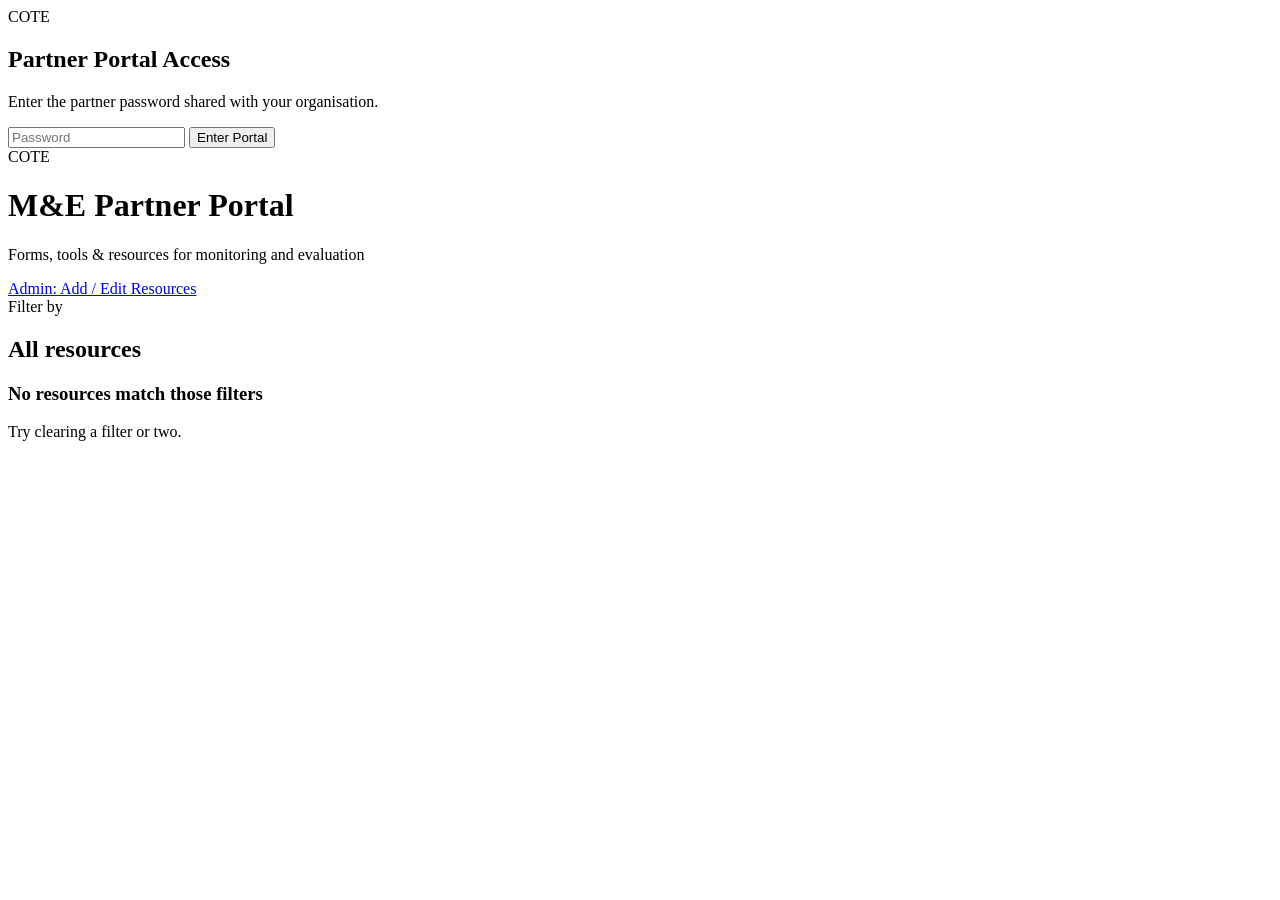
==== index.html @ dd8b03b2 "Add files via upload" ====
<!DOCTYPE html>
<html lang="en">
<head>
<meta charset="UTF-8">
<meta name="viewport" content="width=device-width, initial-scale=1.0">
<title>M&E Partner Portal — Children on the Edge</title>
<link rel="preconnect" href="https://fonts.googleapis.com">
<link href="https://fonts.googleapis.com/css2?family=Poppins:wght@500;600;700&family=Inter:wght@400;500&family=IBM+Plex+Mono:wght@400;500&display=swap" rel="stylesheet">
<link rel="stylesheet" href="css/style.css">
</head>
<body>

<!-- Viewer gate: shown only if the site has a viewer password configured -->
<div id="viewerGate" class="gate-overlay hidden">
  <div class="gate-box">
    <div class="brand-mark">COTE</div>
    <h2>Partner Portal Access</h2>
    <p>Enter the partner password shared with your organisation.</p>
    <input type="password" id="viewerPassword" placeholder="Password" autocomplete="off">
    <button onclick="submitViewerPassword()">Enter Portal</button>
    <div class="gate-error" id="viewerError"></div>
  </div>
</div>

<header class="site-header">
  <div class="brand">
    <div class="brand-mark">COTE</div>
    <div class="brand-text">
      <h1>M&E Partner Portal</h1>
      <p>Forms, tools &amp; resources for monitoring and evaluation</p>
    </div>
  </div>
  <div class="header-links">
    <a href="admin.html">Admin: Add / Edit Resources</a>
  </div>
</header>

<div class="filter-bar" id="filterBar">
  <span class="filter-label">Filter by</span>
  <!-- Dropdowns injected by app.js -->
</div>

<section class="tile-section">
  <h2 id="resultsCount">All resources</h2>
  <div class="tile-grid" id="tileGrid"></div>
  <div class="empty-state hidden" id="emptyState">
    <h3>No resources match those filters</h3>
    <p>Try clearing a filter or two.</p>
  </div>
</section>

<script src="js/icons.js"></script>
<script src="js/app.js"></script>
</body>
</html>
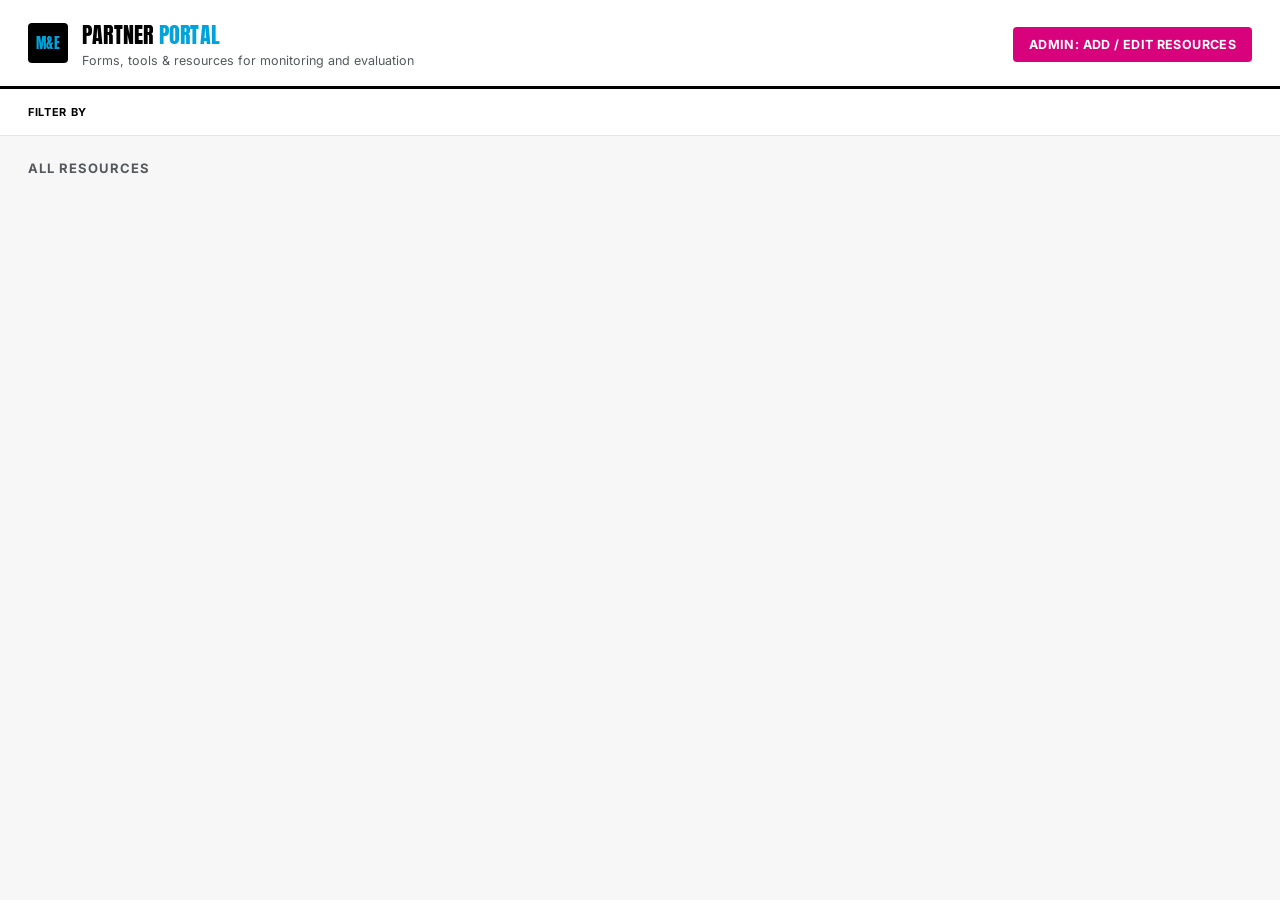
==== commit 7d95dad9: "Update index.html" ====
--- a/index.html
+++ b/index.html
@@ -5,7 +5,7 @@
 <meta name="viewport" content="width=device-width, initial-scale=1.0">
 <title>M&E Partner Portal — Children on the Edge</title>
 <link rel="preconnect" href="https://fonts.googleapis.com">
-<link href="https://fonts.googleapis.com/css2?family=Poppins:wght@500;600;700&family=Inter:wght@400;500&family=IBM+Plex+Mono:wght@400;500&display=swap" rel="stylesheet">
+<link href="https://fonts.googleapis.com/css2?family=Anton&family=Inter:wght@400;500;600;700&family=IBM+Plex+Mono:wght@400;500&display=swap" rel="stylesheet">
 <link rel="stylesheet" href="css/style.css">
 </head>
 <body>
@@ -13,8 +13,8 @@
 <!-- Viewer gate: shown only if the site has a viewer password configured -->
 <div id="viewerGate" class="gate-overlay hidden">
   <div class="gate-box">
-    <div class="brand-mark">COTE</div>
-    <h2>Partner Portal Access</h2>
+    <div class="brand-mark">M&amp;E</div>
+    <h2>Partner <span style="color: var(--blue);">Portal</span> Access</h2>
     <p>Enter the partner password shared with your organisation.</p>
     <input type="password" id="viewerPassword" placeholder="Password" autocomplete="off">
     <button onclick="submitViewerPassword()">Enter Portal</button>
@@ -24,9 +24,9 @@
 
 <header class="site-header">
   <div class="brand">
-    <div class="brand-mark">COTE</div>
+    <div class="brand-mark">M&amp;E</div>
     <div class="brand-text">
-      <h1>M&E Partner Portal</h1>
+      <h1>Partner <span class="accent">Portal</span></h1>
       <p>Forms, tools &amp; resources for monitoring and evaluation</p>
     </div>
   </div>
--- a/css/style.css
+++ b/css/style.css
@@ -0,0 +1,405 @@
+:root {
+  /* Color tokens — sampled directly from childrenontheedge.org */
+  --blue: #00a3da;
+  --blue-dark: #0087b8;
+  --pink: #d9027d;
+  --pink-dark: #b30268;
+  --ink: #000000;
+  --ink-soft: #55585c;
+  --sand: #f7f7f8;
+  --sand-card: #ffffff;
+  --line: #e4e5e7;
+
+  /* Legacy aliases so existing references keep working */
+  --teal-deep: #000000;
+  --teal: #00a3da;
+  --teal-bright: #00a3da;
+  --coral: #d9027d;
+  --coral-dark: #b30268;
+
+  /* Type tokens */
+  --font-display: 'Anton', sans-serif;
+  --font-body: 'Inter', sans-serif;
+  --font-mono: 'IBM Plex Mono', monospace;
+
+  --radius: 6px;
+}
+
+* { box-sizing: border-box; }
+
+body {
+  margin: 0;
+  background: var(--sand);
+  color: var(--ink);
+  font-family: var(--font-body);
+  -webkit-font-smoothing: antialiased;
+}
+
+a { color: inherit; }
+
+/* ---------- Header ---------- */
+
+.site-header {
+  background: white;
+  color: var(--ink);
+  padding: 18px 28px;
+  display: flex;
+  align-items: center;
+  justify-content: space-between;
+  flex-wrap: wrap;
+  gap: 12px;
+  border-bottom: 3px solid var(--ink);
+}
+
+.brand {
+  display: flex;
+  align-items: center;
+  gap: 14px;
+}
+
+.brand-mark {
+  width: 40px;
+  height: 40px;
+  border-radius: 4px;
+  background: var(--ink);
+  display: flex;
+  align-items: center;
+  justify-content: center;
+  font-family: var(--font-display);
+  font-weight: 400;
+  font-size: 14px;
+  letter-spacing: 0.02em;
+  color: var(--blue);
+  flex-shrink: 0;
+}
+
+.brand-text h1 {
+  font-family: var(--font-display);
+  font-size: 22px;
+  margin: 0;
+  font-weight: 400;
+  letter-spacing: 0.01em;
+  text-transform: uppercase;
+}
+
+.brand-text h1 .accent { color: var(--blue); }
+
+.brand-text p {
+  margin: 2px 0 0;
+  font-size: 12.5px;
+  color: var(--ink-soft);
+  font-family: var(--font-body);
+}
+
+.header-links a {
+  font-family: var(--font-body);
+  font-weight: 700;
+  font-size: 12.5px;
+  text-transform: uppercase;
+  letter-spacing: 0.03em;
+  text-decoration: none;
+  color: white;
+  background: var(--pink);
+  border-radius: 4px;
+  padding: 10px 16px;
+  transition: background 0.15s ease;
+}
+
+.header-links a:hover {
+  background: var(--pink-dark);
+}
+
+/* ---------- Filter bar ---------- */
+
+.filter-bar {
+  position: sticky;
+  top: 0;
+  z-index: 20;
+  background: white;
+  border-bottom: 1px solid var(--line);
+  padding: 16px 28px;
+  display: flex;
+  gap: 12px;
+  flex-wrap: wrap;
+  align-items: center;
+}
+
+.filter-bar .filter-label {
+  font-family: var(--font-body);
+  font-weight: 700;
+  font-size: 11px;
+  text-transform: uppercase;
+  letter-spacing: 0.06em;
+  color: var(--ink);
+  margin-right: 4px;
+}
+
+.dropdown {
+  position: relative;
+}
+
+.dropdown-btn {
+  font-family: var(--font-body);
+  font-weight: 600;
+  font-size: 13px;
+  text-transform: uppercase;
+  letter-spacing: 0.02em;
+  background: white;
+  border: 2px solid var(--ink);
+  border-radius: 4px;
+  padding: 8px 14px;
+  cursor: pointer;
+  display: flex;
+  align-items: center;
+  gap: 6px;
+  color: var(--ink);
+}
+
+.dropdown-btn.active {
+  border-color: var(--blue);
+  color: var(--blue-dark);
+}
+
+.dropdown-btn .count {
+  background: var(--pink);
+  color: white;
+  font-size: 11px;
+  font-family: var(--font-mono);
+  border-radius: 10px;
+  padding: 1px 6px;
+}
+
+.dropdown-panel {
+  display: none;
+  position: absolute;
+  top: calc(100% + 6px);
+  left: 0;
+  background: white;
+  border: 2px solid var(--ink);
+  border-radius: 6px;
+  box-shadow: 0 8px 24px rgba(0, 0, 0, 0.12);
+  padding: 10px;
+  min-width: 200px;
+  max-height: 260px;
+  overflow-y: auto;
+  z-index: 30;
+}
+
+.dropdown-panel.open { display: block; }
+
+.dropdown-panel label {
+  display: flex;
+  align-items: center;
+  gap: 8px;
+  font-size: 13.5px;
+  padding: 6px 4px;
+  border-radius: 4px;
+  cursor: pointer;
+}
+
+.dropdown-panel label:hover { background: var(--sand); }
+
+.dropdown-panel input[type="checkbox"] {
+  accent-color: var(--blue);
+}
+
+.clear-filters {
+  font-family: var(--font-body);
+  font-weight: 700;
+  font-size: 12px;
+  text-transform: uppercase;
+  color: var(--pink);
+  background: none;
+  border: none;
+  cursor: pointer;
+  text-decoration: underline;
+  margin-left: auto;
+}
+
+/* ---------- Tile grid ---------- */
+
+.tile-section {
+  padding: 24px 28px 60px;
+}
+
+.tile-section h2 {
+  font-family: var(--font-body);
+  font-weight: 700;
+  font-size: 13px;
+  text-transform: uppercase;
+  letter-spacing: 0.08em;
+  color: var(--ink-soft);
+  margin: 0 0 16px;
+}
+
+.tile-grid {
+  display: grid;
+  grid-template-columns: repeat(auto-fill, minmax(260px, 1fr));
+  gap: 18px;
+}
+
+.tile {
+  background: var(--sand-card);
+  border: 2px solid var(--ink);
+  border-radius: var(--radius);
+  padding: 18px;
+  display: flex;
+  flex-direction: column;
+  gap: 10px;
+  text-decoration: none;
+  color: var(--ink);
+  position: relative;
+  transition: transform 0.15s ease, box-shadow 0.15s ease, border-color 0.15s ease;
+}
+
+.tile:hover {
+  transform: translateY(-3px);
+  box-shadow: 0 10px 24px rgba(0, 0, 0, 0.14);
+  border-color: var(--blue);
+}
+
+.tile-icon {
+  width: 42px;
+  height: 42px;
+  border-radius: 4px;
+  background: var(--blue);
+  display: flex;
+  align-items: center;
+  justify-content: center;
+  color: white;
+}
+
+.tile-icon img { width: 100%; height: 100%; object-fit: cover; border-radius: 4px; }
+.tile-icon svg { width: 22px; height: 22px; }
+
+.tile h3 {
+  font-family: var(--font-display);
+  font-size: 17px;
+  margin: 0;
+  font-weight: 400;
+  text-transform: uppercase;
+  letter-spacing: 0.01em;
+}
+
+.tile p.desc {
+  font-size: 13.5px;
+  color: var(--ink-soft);
+  margin: 0;
+  line-height: 1.4;
+  font-family: var(--font-body);
+  display: -webkit-box;
+  -webkit-line-clamp: 2;
+  -webkit-box-orient: vertical;
+  overflow: hidden;
+}
+
+.tile-tags {
+  display: flex;
+  flex-wrap: wrap;
+  gap: 6px;
+  margin-top: auto;
+  padding-top: 6px;
+}
+
+.stamp-tag {
+  font-family: var(--font-mono);
+  font-size: 10.5px;
+  letter-spacing: 0.02em;
+  border: 1px dashed var(--blue);
+  color: var(--blue-dark);
+  border-radius: 4px;
+  padding: 3px 7px;
+  text-transform: uppercase;
+}
+
+.stamp-tag.year { border-color: var(--pink); color: var(--pink-dark); }
+
+.empty-state {
+  text-align: center;
+  padding: 60px 20px;
+  color: var(--ink-soft);
+}
+
+.empty-state h3 {
+  font-family: var(--font-display);
+  color: var(--ink);
+}
+
+/* ---------- Viewer gate ---------- */
+
+.gate-overlay {
+  position: fixed;
+  inset: 0;
+  background: var(--ink);
+  display: flex;
+  align-items: center;
+  justify-content: center;
+  z-index: 100;
+}
+
+.gate-box {
+  background: white;
+  border-radius: var(--radius);
+  padding: 34px;
+  width: 100%;
+  max-width: 340px;
+  text-align: center;
+}
+
+.gate-box .brand-mark { margin: 0 auto 14px; }
+
+.gate-box h2 {
+  font-family: var(--font-display);
+  font-size: 20px;
+  font-weight: 400;
+  text-transform: uppercase;
+  margin: 0 0 6px;
+}
+
+.gate-box p {
+  font-size: 13.5px;
+  color: var(--ink-soft);
+  margin: 0 0 18px;
+  font-family: var(--font-body);
+}
+
+.gate-box input {
+  width: 100%;
+  padding: 10px 12px;
+  border: 2px solid var(--line);
+  border-radius: 4px;
+  font-size: 14px;
+  margin-bottom: 10px;
+  font-family: var(--font-body);
+}
+
+.gate-box button, .btn-primary {
+  width: 100%;
+  padding: 11px;
+  border: none;
+  border-radius: 4px;
+  background: var(--pink);
+  color: white;
+  font-family: var(--font-body);
+  font-weight: 700;
+  text-transform: uppercase;
+  letter-spacing: 0.03em;
+  font-size: 13px;
+  cursor: pointer;
+  transition: background 0.15s ease;
+}
+
+.gate-box button:hover, .btn-primary:hover { background: var(--pink-dark); }
+
+.gate-error {
+  color: var(--pink-dark);
+  font-size: 12.5px;
+  margin-top: 4px;
+  min-height: 16px;
+}
+
+.hidden { display: none !important; }
+
+@media (max-width: 640px) {
+  .site-header, .filter-bar, .tile-section { padding-left: 16px; padding-right: 16px; }
+}
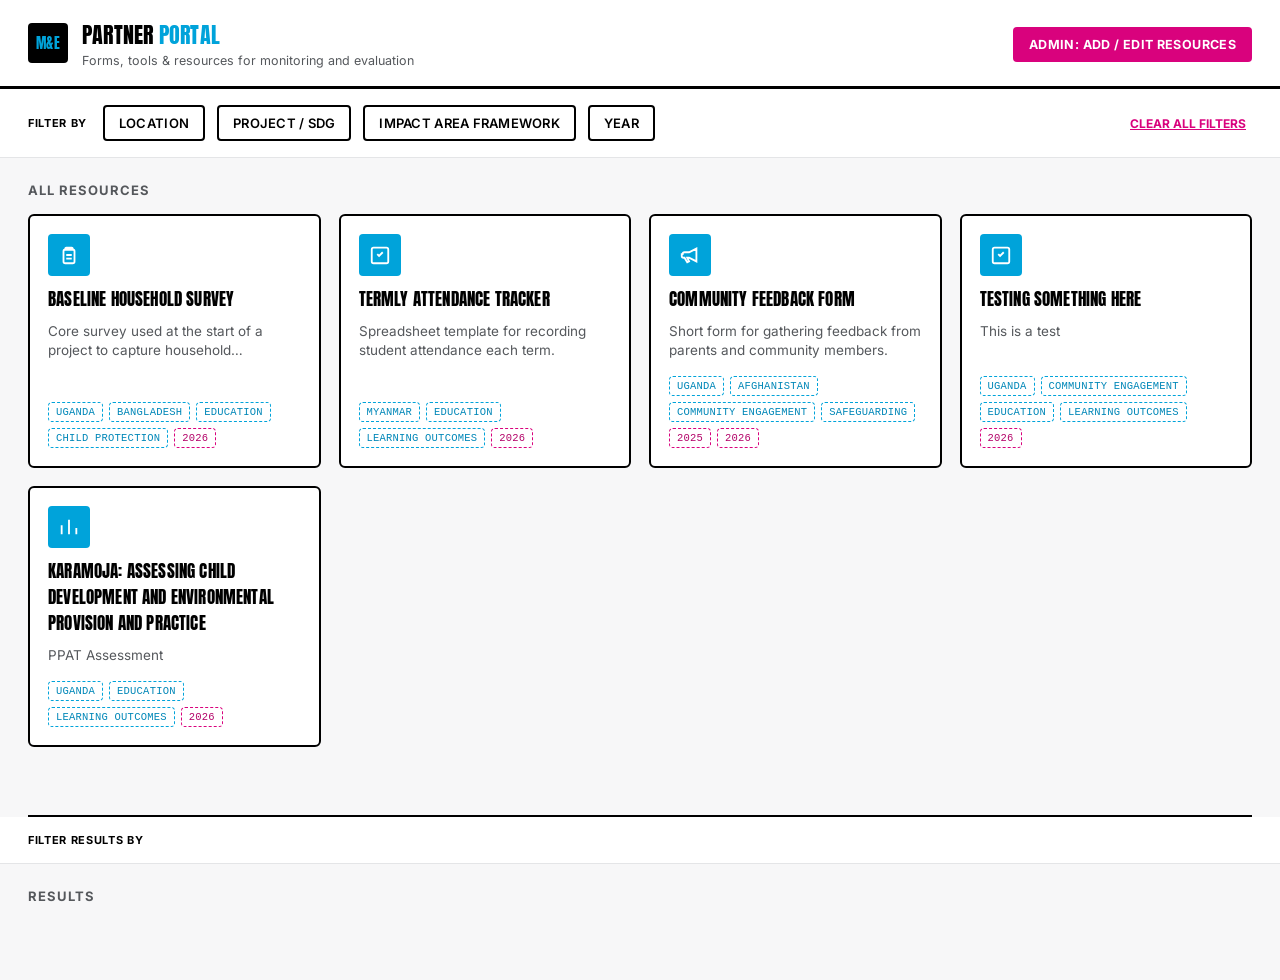
==== commit f14a2e4e: "Add results filter bar and result section" ====
--- a/index.html
+++ b/index.html
@@ -49,7 +49,23 @@
   </div>
 </section>
 
+<hr class="section-divider">
+
+<div class="filter-bar static" id="resultsFilterBar">
+  <span class="filter-label">Filter results by</span>
+</div>
+
+<section class="tile-section">
+  <h2 id="resultsSectionCount">Results</h2>
+  <div class="result-grid" id="resultsGrid"></div>
+  <div class="empty-state hidden" id="resultsEmptyState">
+    <h3>No results match those filters</h3>
+    <p>Try clearing a filter or two.</p>
+  </div>
+</section>
+
 <script src="js/icons.js"></script>
 <script src="js/app.js"></script>
+<script src="js/results.js"></script>
 </body>
 </html>
--- a/css/style.css
+++ b/css/style.css
@@ -403,3 +403,90 @@
 @media (max-width: 640px) {
   .site-header, .filter-bar, .tile-section { padding-left: 16px; padding-right: 16px; }
 }
+
+/* ---------- Results section ---------- */
+
+.section-divider {
+  border: none;
+  border-top: 2px solid var(--ink);
+  margin: 8px 28px 0;
+}
+
+.filter-bar.static {
+  position: static;
+}
+
+.result-grid {
+  display: grid;
+  grid-template-columns: repeat(auto-fill, minmax(320px, 1fr));
+  gap: 20px;
+}
+
+.result-card {
+  background: var(--sand-card);
+  border: 2px solid var(--ink);
+  border-radius: var(--radius);
+  padding: 16px;
+  display: flex;
+  flex-direction: column;
+  gap: 10px;
+}
+
+.result-card h3 {
+  font-family: var(--font-display);
+  font-size: 16px;
+  margin: 0;
+  font-weight: 400;
+  text-transform: uppercase;
+}
+
+.result-card p.desc {
+  font-size: 13px;
+  color: var(--ink-soft);
+  margin: 0;
+  font-family: var(--font-body);
+  line-height: 1.4;
+}
+
+.result-embed {
+  width: 100%;
+  height: 210px;
+  border: 1px solid var(--line);
+  border-radius: 4px;
+  overflow: hidden;
+  background: var(--sand);
+  display: flex;
+  align-items: center;
+  justify-content: center;
+}
+
+.result-embed iframe {
+  width: 100%;
+  height: 100%;
+  border: none;
+}
+
+.result-embed .no-preview {
+  font-size: 12.5px;
+  color: var(--ink-soft);
+  font-family: var(--font-body);
+  text-align: center;
+  padding: 20px;
+}
+
+.result-open-link {
+  align-self: flex-start;
+  font-family: var(--font-body);
+  font-weight: 700;
+  font-size: 12px;
+  text-transform: uppercase;
+  letter-spacing: 0.03em;
+  text-decoration: none;
+  color: white;
+  background: var(--blue);
+  border-radius: 4px;
+  padding: 8px 14px;
+  transition: background 0.15s ease;
+}
+
+.result-open-link:hover { background: var(--blue-dark); }
